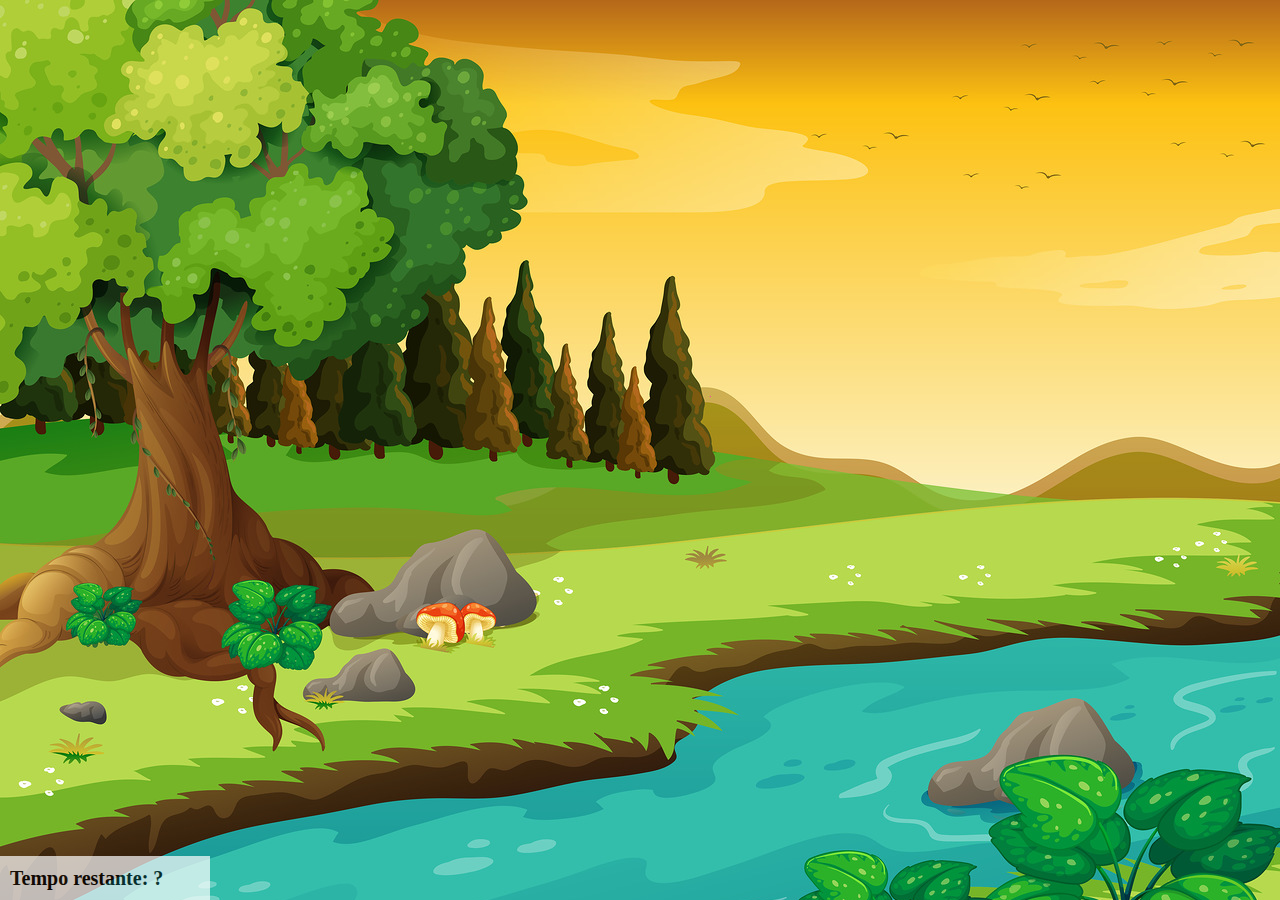
==== index.html @ 07ade66a "arquivos iniciais do game browser mata mosquito" ====
<!DOCTYPE html>
<html>
   <head>
      <title>Mata mosquito</title>
      <meta charset="UTF-8">
      <link rel="stylesheet" href="style/style.css" type="text/css">
   </head>
   <body onresize="verificaTamTela()">
      <div class="painel">
         <div class="vidas"></div>
         <div class="cronometro">Tempo restante: ?</div>
      </div>

      <script src="game.js"></script>
   </body>
</html>
---- style/style.css ----
body {
  -webkit-box-sizing: border-box;
          box-sizing: border-box;
  background-image: url(../imgs/bg.jpg);
  background-repeat: no-repeat;
}

body .painel {
  position: absolute;
  width: 190px;
  padding: 10px;
  bottom: 0px;
  left: 0px;
  border-top: solid 1px #fff;
  background-color: #fff;
  opacity: 0.7;
}

body .painel .vidas {
  float: left;
}

body .painel .cronometro {
  float: left;
  font-size: 20px;
  font-weight: bold;
}

body .mosquito1 {
  width: 60px;
  height: 60px;
}

body .mosquito2 {
  width: 80px;
  height: 80px;
}

body .mosquito3 {
  width: 100px;
  height: 100px;
}

body .ladoA {
  -webkit-transform: scaleX(1);
          transform: scaleX(1);
}

body .ladoB {
  -webkit-transform: scaleX(-1);
          transform: scaleX(-1);
}
/*# sourceMappingURL=style.css.map */
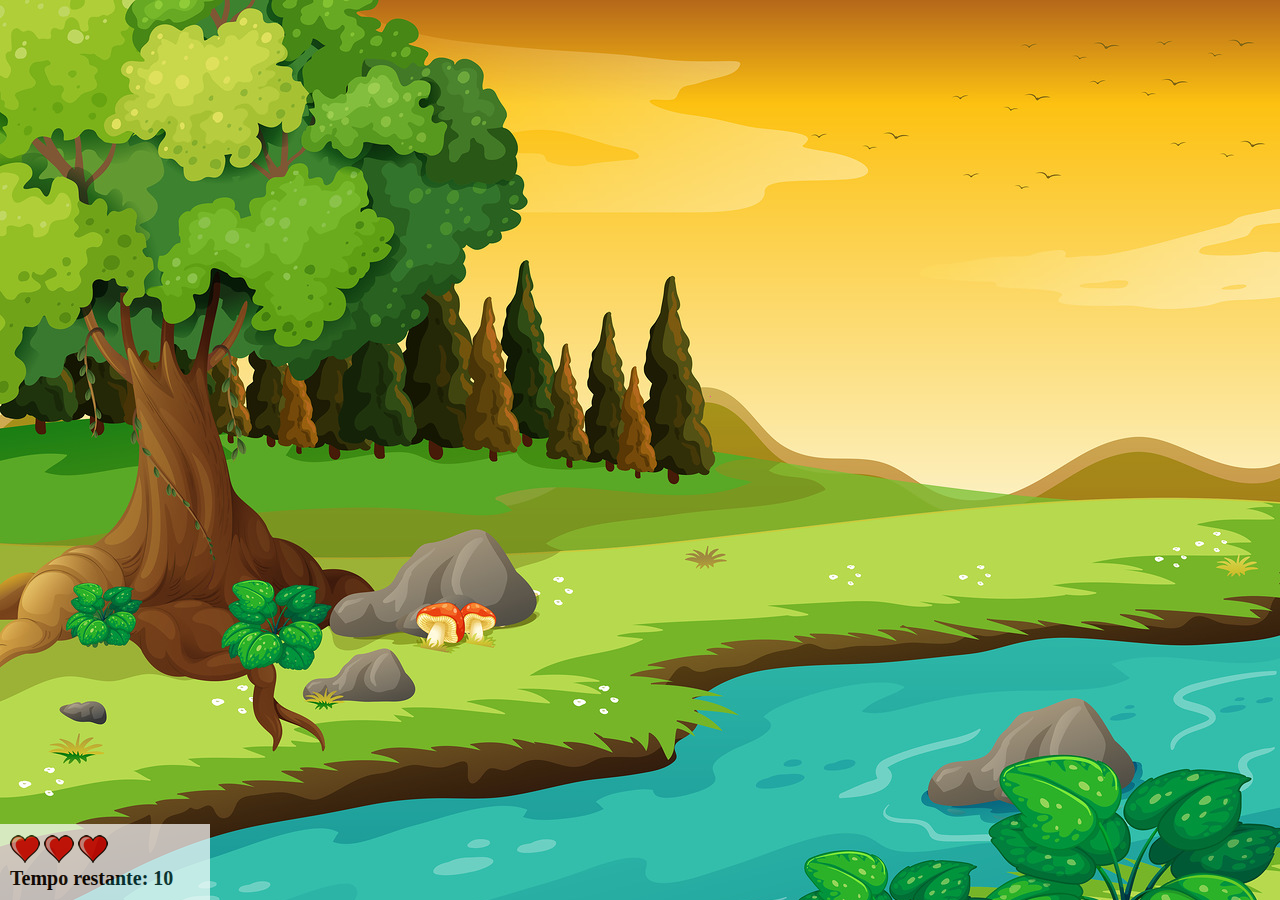
==== commit 11d67b25: "ajustando fluxo de derrota e vitoria do game, criação do doc fim_de_jogo.html, e ajustes para para i" ====
--- a/index.html
+++ b/index.html
@@ -1,16 +1,30 @@
 <!DOCTYPE html>
-<html>
+<html lang="pt_br">
    <head>
       <title>Mata mosquito</title>
       <meta charset="UTF-8">
+      <script src="game.js"></script>
       <link rel="stylesheet" href="style/style.css" type="text/css">
    </head>
    <body onresize="verificaTamTela()">
       <div class="painel">
-         <div class="vidas"></div>
-         <div class="cronometro">Tempo restante: ?</div>
+         <div class="vidas">
+            <img id="v1" src="imgs/coracao_cheio.png" alt="coracao_cheio">
+            <img id="v2" src="imgs/coracao_cheio.png" alt="coracao_cheio">
+            <img id="v3" src="imgs/coracao_cheio.png" alt="coracao_cheio">
+         </div>
+         <div class="cronometro">Tempo restante: <span id="tempo"></span></div>
       </div>
 
-      <script src="game.js"></script>
+      <script>
+         //inserindo o tempo inicial no documento
+         //inserindo após a renderização dos elementos html
+         document.getElementById('tempo').innerHTML = tempo;
+
+         //executando a chamada de posRandom em 1200 milisecs
+         var criaMosquito = setInterval(function() {
+            posRandom();
+         }, 1000)
+      </script>
    </body>
 </html>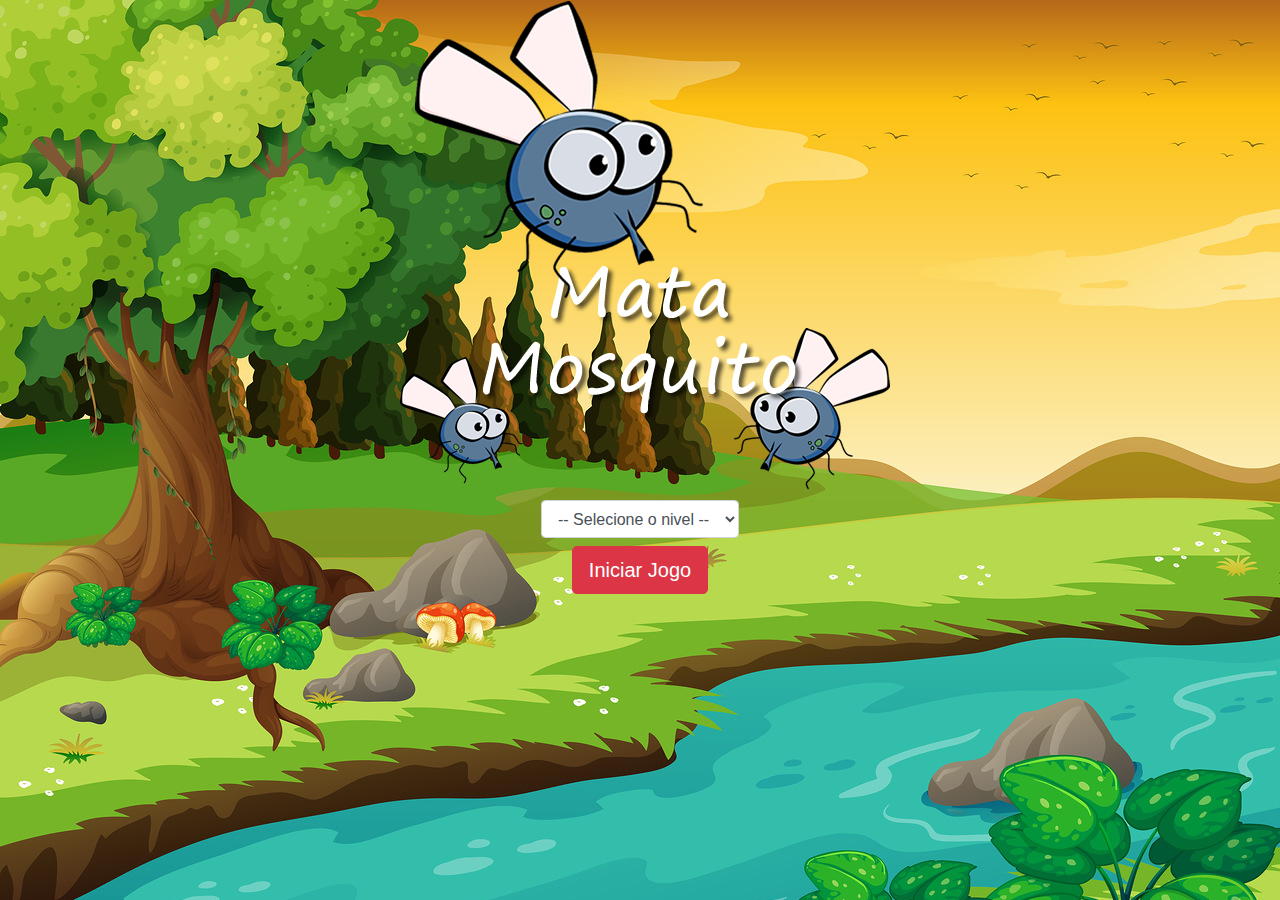
==== commit f2c74275: "nodificações finais e criação da logica de niveis do jogo" ====
--- a/index.html
+++ b/index.html
@@ -1,30 +1,56 @@
 <!DOCTYPE html>
 <html lang="pt_br">
    <head>
-      <title>Mata mosquito</title>
       <meta charset="UTF-8">
-      <script src="game.js"></script>
-      <link rel="stylesheet" href="style/style.css" type="text/css">
+      <title>Mata mosquito - Game over!</title>
+      <link rel="stylesheet" href="https://stackpath.bootstrapcdn.com/bootstrap/4.4.1/css/bootstrap.min.css" integrity="sha384-Vkoo8x4CGsO3+Hhxv8T/Q5PaXtkKtu6ug5TOeNV6gBiFeWPGFN9MuhOf23Q9Ifjh" crossorigin="anonymous">
+      <link rel="stylesheet" href="style/style.css">
    </head>
-   <body onresize="verificaTamTela()">
-      <div class="painel">
-         <div class="vidas">
-            <img id="v1" src="imgs/coracao_cheio.png" alt="coracao_cheio">
-            <img id="v2" src="imgs/coracao_cheio.png" alt="coracao_cheio">
-            <img id="v3" src="imgs/coracao_cheio.png" alt="coracao_cheio">
+   <body>
+      <div class="container">
+         <div class="row">
+            <div class="col">
+               <div class="d-flex justify-content-center">
+                  <img src="imgs/game.png" alt="game">
+               </div>
+            </div>
          </div>
-         <div class="cronometro">Tempo restante: <span id="tempo"></span></div>
+
+         <div class="row">
+            <div class="col">
+               <div class="d-flex justify-content-center">
+                  <div class="mb-2">
+                     <select id="nivel" class="form-control">
+                        <option value="">-- Selecione o nivel --</option>
+                        <option value="normal">Normal</option>
+                        <option value="dificil">Difícil</option>
+                        <option value="chucknorris">Chuck Norris</option>
+                     </select>
+                  </div>
+               </div>
+            </div>
+         </div>
+      
+         <div class="row">
+            <div class="col">
+               <div class="d-flex justify-content-center">
+                  <button type="button" class="btn btn-danger btn-lg" onclick = "iniciarJogo()">Iniciar Jogo</button>
+               </div>
+            </div>
+         </div>
       </div>
 
-      <script>
-         //inserindo o tempo inicial no documento
-         //inserindo após a renderização dos elementos html
-         document.getElementById('tempo').innerHTML = tempo;
+   <script>
+      function iniciarJogo() {
+         var nivel = document.getElementById('nivel').value;
 
-         //executando a chamada de posRandom em 1200 milisecs
-         var criaMosquito = setInterval(function() {
-            posRandom();
-         }, 1000)
-      </script>
+         if(nivel === "") {
+            alert('Selecione um nível de dificuldade!');
+            return false;
+         } else {
+            window.location.href = `app.html?${nivel}`;
+         }
+      }
+   </script>
    </body>
 </html>--- a/style/style.css
+++ b/style/style.css
@@ -1,3 +1,8 @@
+html {
+  cursor: url(../imgs/mata_mosca.png) 30 30, auto;
+  /*30px pra esquerda, 30px pra baixo*/
+}
+
 body {
   -webkit-box-sizing: border-box;
           box-sizing: border-box;
